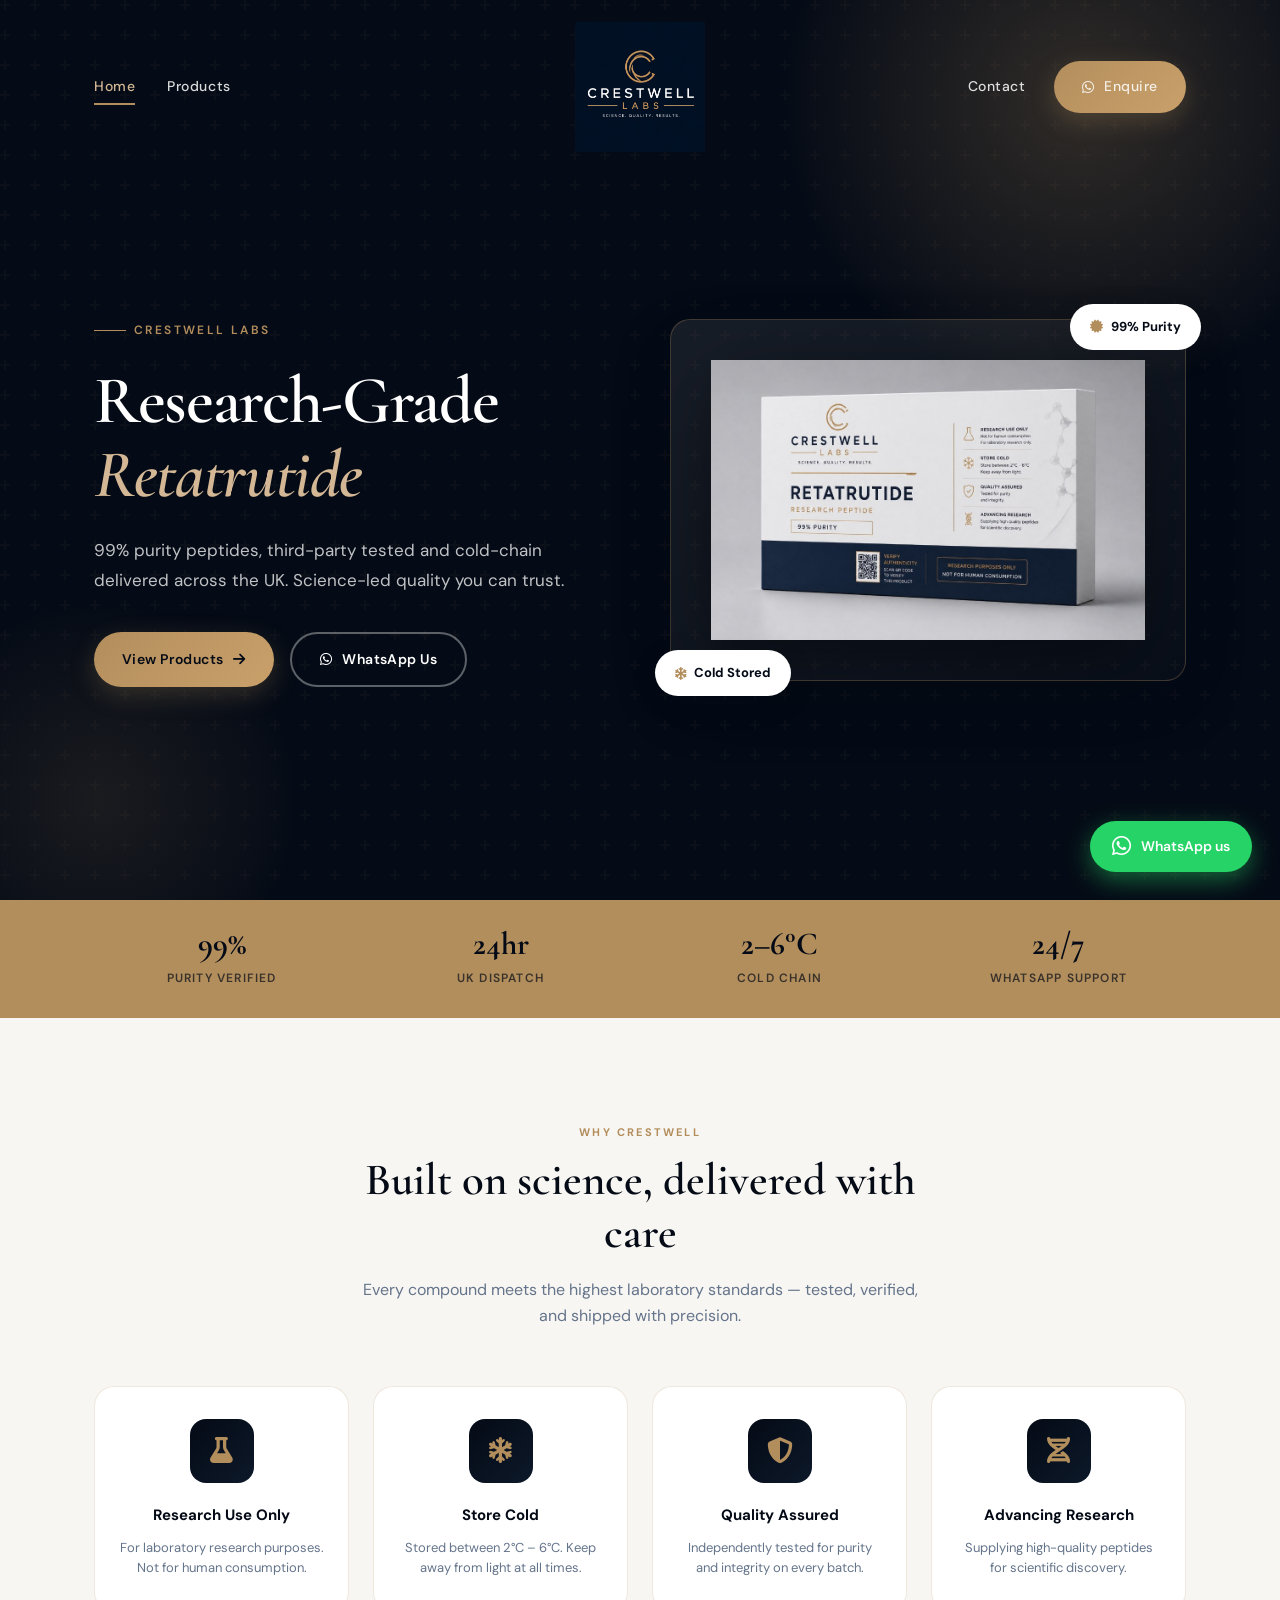
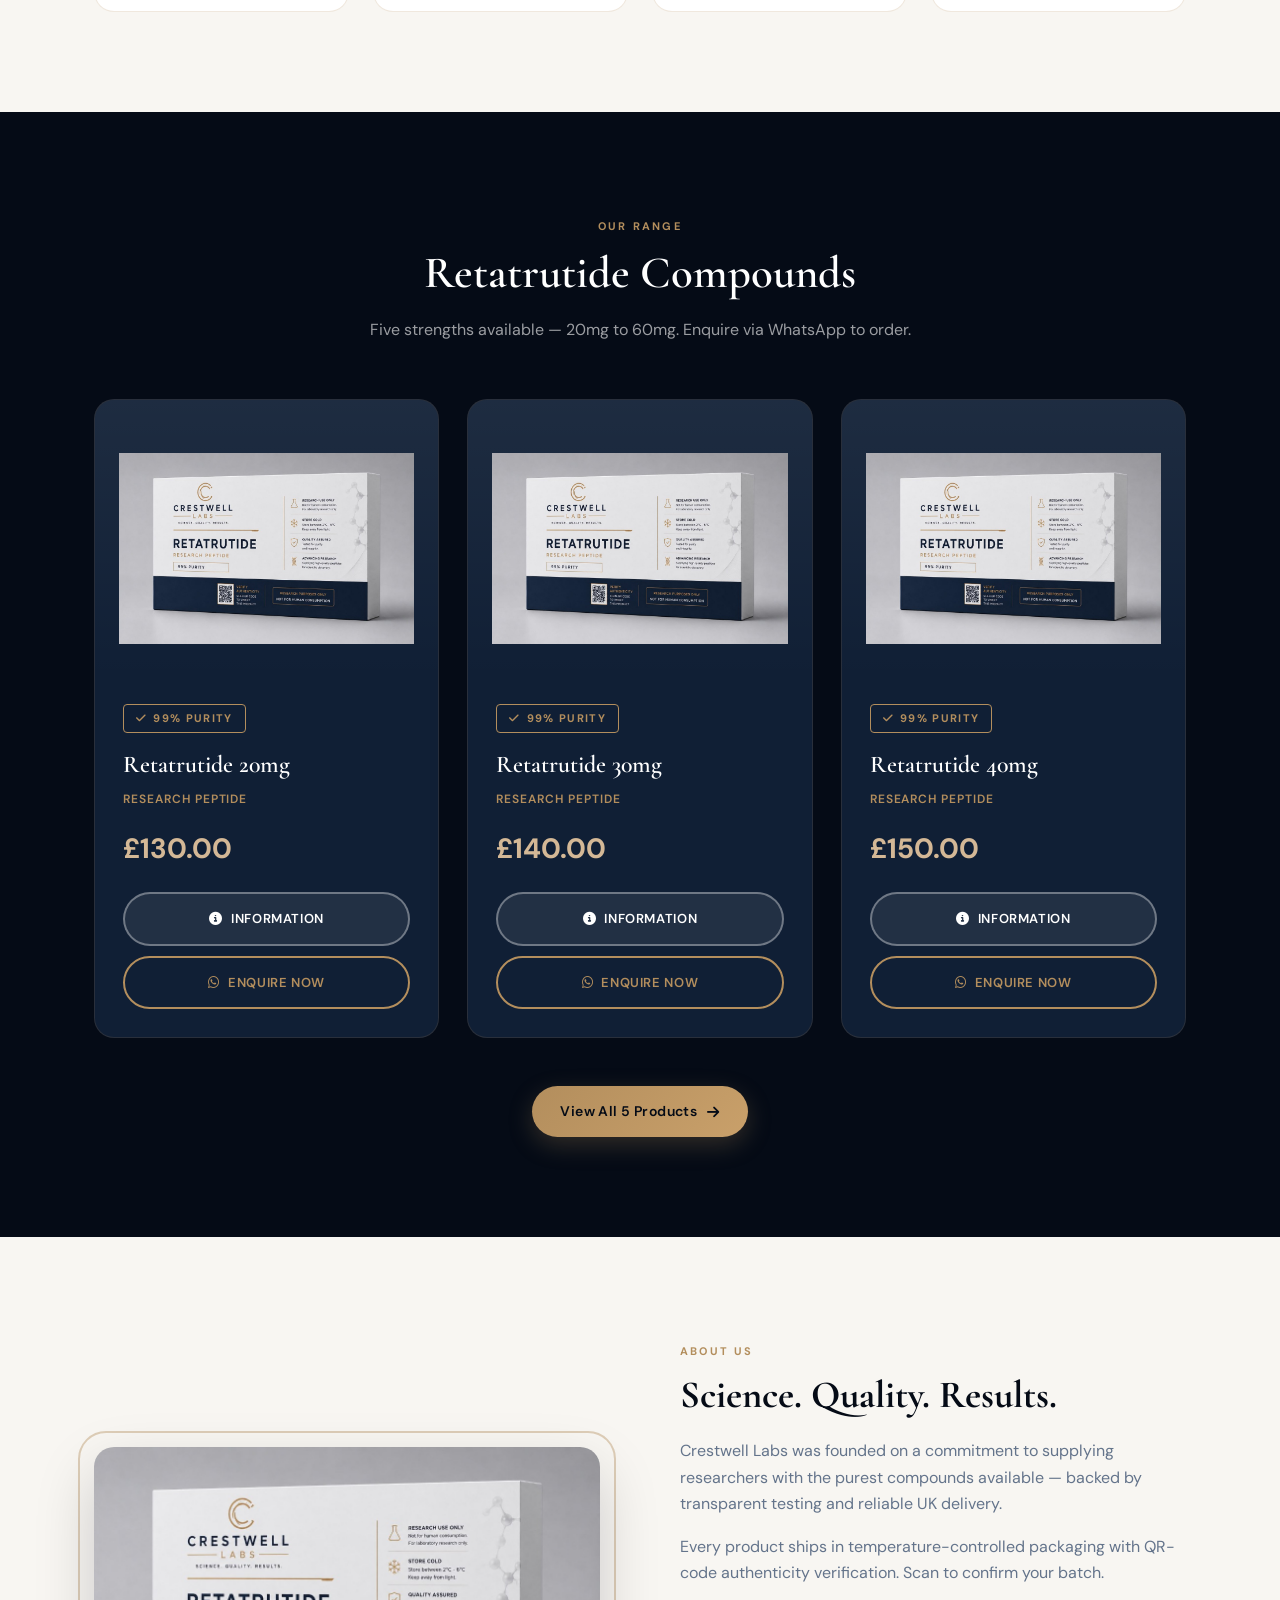
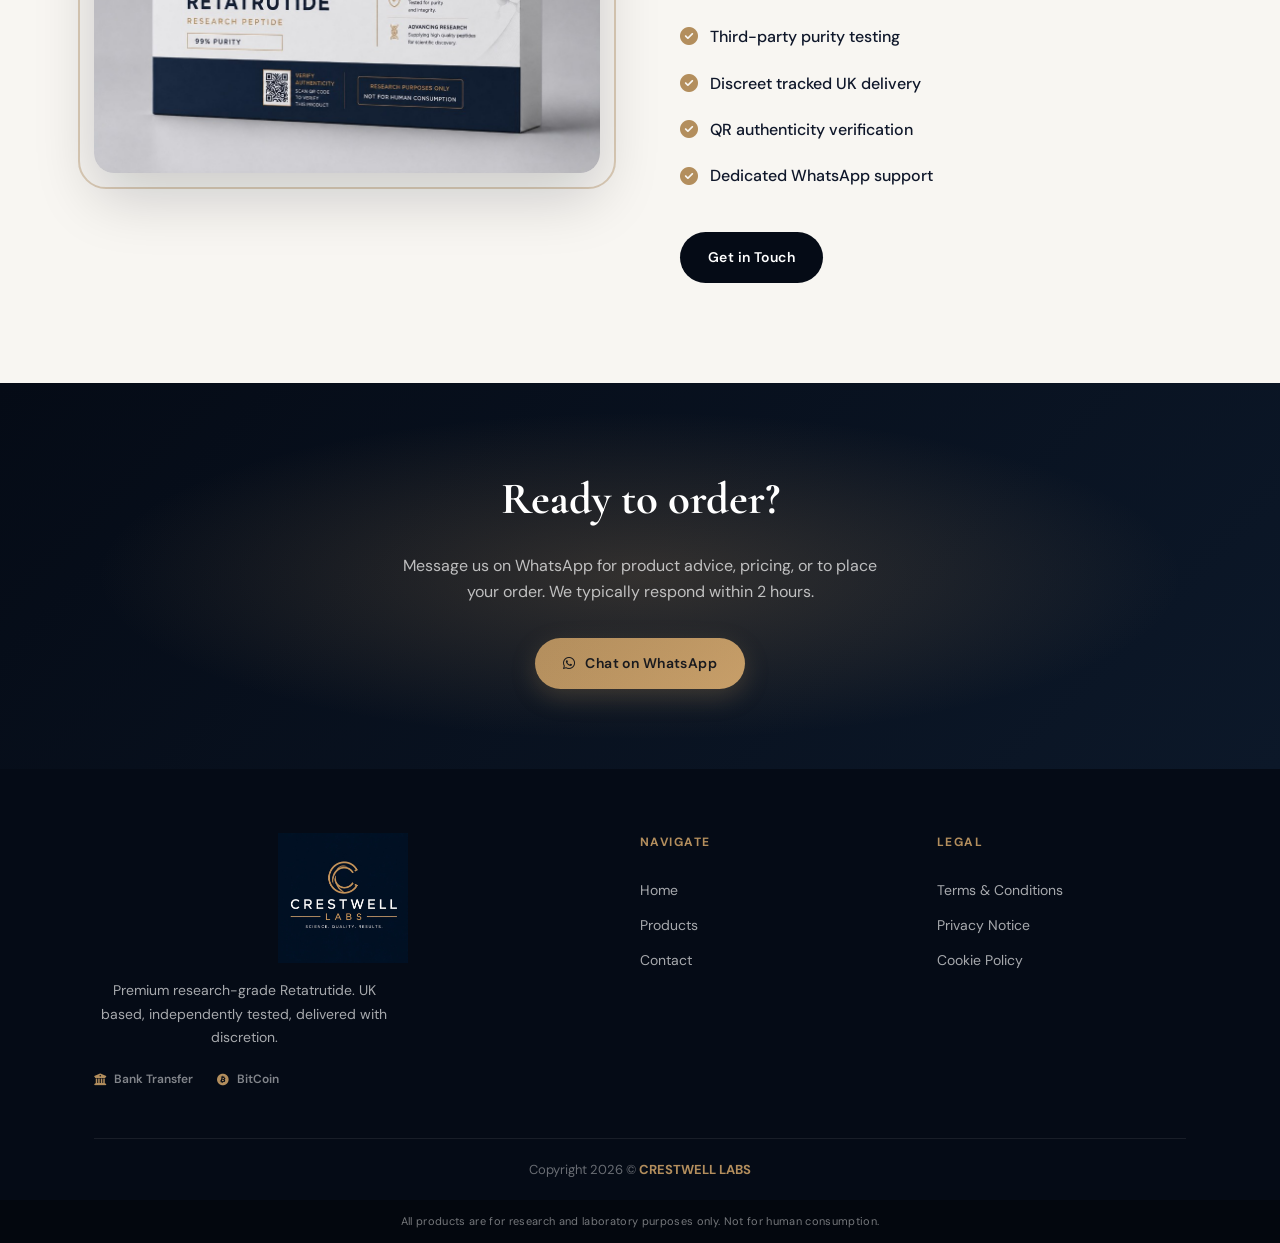
==== index.html @ dd09bcc9 "added the product  information page" ====
<!DOCTYPE html>
<html lang="en">
<head>
  <meta charset="UTF-8">
  <meta name="viewport" content="width=device-width, initial-scale=1.0">
  <meta name="description" content="Crestwell Labs — Science. Quality. Results. Premium research-grade Retatrutide compounds, UK based.">
  <title>Crestwell Labs | Science. Quality. Results.</title>
  <link rel="preconnect" href="https://fonts.googleapis.com">
  <link rel="preconnect" href="https://fonts.gstatic.com" crossorigin>
  <link href="https://fonts.googleapis.com/css2?family=Cormorant+Garamond:ital,wght@0,500;0,600;0,700;1,500&family=DM+Sans:wght@400;500;600;700&display=swap" rel="stylesheet">
  <link rel="stylesheet" href="https://cdnjs.cloudflare.com/ajax/libs/font-awesome/6.5.1/css/all.min.css">
  <link rel="stylesheet" href="css/styles.css">
</head>
<body>

  <header class="site-header">
    <div class="container">
      <div class="header-inner">
        <nav class="nav-desktop nav-left">
          <a href="index.html" class="active">Home</a>
          <a href="products.html">Products</a>
        </nav>
        <a href="index.html" class="logo logo-center">
          <img src="images/logo-dark.png" alt="Crestwell Labs">
        </a>
        <div class="header-right">
          <nav class="nav-desktop nav-right">
            <a href="contact.html">Contact</a>
            <a href="https://wa.me/447738623993?text=Hello%2C%20I%27d%20like%20to%20enquire%20about%20Crestwell%20Labs" class="btn btn-gold" target="_blank" rel="noopener">
              <i class="fab fa-whatsapp"></i> Enquire
            </a>
          </nav>
          <button class="menu-toggle" aria-label="Menu"><i class="fas fa-bars"></i></button>
        </div>
      </div>
    </div>
  </header>
  <div class="nav-overlay"></div>
  <nav class="nav-mobile">
    <div class="nav-mobile-top">
      <img src="images/logo-dark.png" alt="Crestwell Labs" class="nav-mobile-logo">
      <button class="nav-mobile-close" aria-label="Close menu"><i class="fas fa-times"></i></button>
    </div>
    <div class="nav-mobile-links">
      <a href="index.html" class="active">Home</a>
      <a href="products.html">Products</a>
      <a href="contact.html">Contact</a>
      <a href="terms.html">Terms &amp; Conditions</a>
      <a href="privacy.html">Privacy Notice</a>
      <a href="cookies.html">Cookie Policy</a>
    </div>
  </nav>

  <!-- Hero -->
  <section class="hero">
    <div class="hero-bg-pattern"></div>
    <div class="hero-glow"></div>
    <div class="hero-glow-2"></div>
    <div class="container">
      <div class="hero-grid">
        <div class="hero-content">
          <div class="hero-eyebrow">Crestwell Labs</div>
          <h1>Research-Grade <em>Retatrutide</em></h1>
          <p class="hero-desc">99% purity peptides, third-party tested and cold-chain delivered across the UK. Science-led quality you can trust.</p>
          <div class="hero-actions">
            <a href="products.html" class="btn btn-gold">View Products <i class="fas fa-arrow-right"></i></a>
            <a href="https://wa.me/447738623993?text=Hello%2C%20I%27d%20like%20more%20info%20about%20Crestwell%20Labs" class="btn btn-outline" target="_blank" rel="noopener">
              <i class="fab fa-whatsapp"></i> WhatsApp Us
            </a>
          </div>
        </div>
        <div class="hero-visual">
          <div class="hero-product-frame">
            <img src="images/product-retatrutide.png" alt="Crestwell Labs Retatrutide">
            <div class="hero-badge-float top-right"><i class="fas fa-certificate"></i> 99% Purity</div>
            <div class="hero-badge-float bottom-left"><i class="fas fa-snowflake"></i> Cold Stored</div>
          </div>
        </div>
      </div>
    </div>
  </section>

  <!-- Stats -->
  <div class="stats-bar">
    <div class="container">
      <div class="stats-grid">
        <div class="stat-item"><strong>99%</strong><span>Purity Verified</span></div>
        <div class="stat-item"><strong>24hr</strong><span>UK Dispatch</span></div>
        <div class="stat-item"><strong>2–6°C</strong><span>Cold Chain</span></div>
        <div class="stat-item"><strong>24/7</strong><span>WhatsApp Support</span></div>
      </div>
    </div>
  </div>

  <!-- Pillars -->
  <section>
    <div class="container">
      <div class="section-header">
        <span class="section-label">Why Crestwell</span>
        <h2>Built on science, delivered with care</h2>
        <p>Every compound meets the highest laboratory standards — tested, verified, and shipped with precision.</p>
      </div>
      <div class="pillars-grid">
        <div class="pillar-card">
          <div class="pillar-icon"><i class="fas fa-flask"></i></div>
          <h3>Research Use Only</h3>
          <p>For laboratory research purposes. Not for human consumption.</p>
        </div>
        <div class="pillar-card">
          <div class="pillar-icon"><i class="fas fa-snowflake"></i></div>
          <h3>Store Cold</h3>
          <p>Stored between 2°C – 6°C. Keep away from light at all times.</p>
        </div>
        <div class="pillar-card">
          <div class="pillar-icon"><i class="fas fa-shield-alt"></i></div>
          <h3>Quality Assured</h3>
          <p>Independently tested for purity and integrity on every batch.</p>
        </div>
        <div class="pillar-card">
          <div class="pillar-icon"><i class="fas fa-dna"></i></div>
          <h3>Advancing Research</h3>
          <p>Supplying high-quality peptides for scientific discovery.</p>
        </div>
      </div>
    </div>
  </section>

  <!-- Featured Products -->
  <section class="section-dark">
    <div class="container">
      <div class="section-header">
        <span class="section-label">Our Range</span>
        <h2>Retatrutide Compounds</h2>
        <p>Five strengths available — 20mg to 60mg. Enquire via WhatsApp to order.</p>
      </div>
      <div class="products-grid">
        <article class="product-card">
          <div class="product-image">
            <img src="images/product-retatrutide.png" alt="Retatrutide 20mg">
          </div>
          <div class="product-body">
            <span class="product-purity"><i class="fas fa-check"></i> 99% Purity</span>
            <h3>Retatrutide 20mg</h3>
            <p class="product-subtitle">Research Peptide</p>
            <div class="product-price">£130.00</div>
            <div class="product-actions">
              <a href="information.html" class="btn-info"><i class="fas fa-info-circle"></i> Information</a>
              <a href="https://wa.me/447738623993?text=Hi%2C%20I%27d%20like%20to%20order%20Retatrutide%2020mg" class="btn-enquire" target="_blank" rel="noopener"><i class="fab fa-whatsapp"></i> Enquire Now</a>
            </div>
          </div>
        </article>
        <article class="product-card">
          <div class="product-image">
            <img src="images/product-retatrutide.png" alt="Retatrutide 30mg">
          </div>
          <div class="product-body">
            <span class="product-purity"><i class="fas fa-check"></i> 99% Purity</span>
            <h3>Retatrutide 30mg</h3>
            <p class="product-subtitle">Research Peptide</p>
            <div class="product-price">£140.00</div>
            <div class="product-actions">
              <a href="information.html" class="btn-info"><i class="fas fa-info-circle"></i> Information</a>
              <a href="https://wa.me/447738623993?text=Hi%2C%20I%27d%20like%20to%20order%20Retatrutide%2030mg" class="btn-enquire" target="_blank" rel="noopener"><i class="fab fa-whatsapp"></i> Enquire Now</a>
            </div>
          </div>
        </article>
        <article class="product-card">
          <div class="product-image">
            <img src="images/product-retatrutide.png" alt="Retatrutide 40mg">
          </div>
          <div class="product-body">
            <span class="product-purity"><i class="fas fa-check"></i> 99% Purity</span>
            <h3>Retatrutide 40mg</h3>
            <p class="product-subtitle">Research Peptide</p>
            <div class="product-price">£150.00</div>
            <div class="product-actions">
              <a href="information.html" class="btn-info"><i class="fas fa-info-circle"></i> Information</a>
              <a href="https://wa.me/447738623993?text=Hi%2C%20I%27d%20like%20to%20order%20Retatrutide%2040mg" class="btn-enquire" target="_blank" rel="noopener"><i class="fab fa-whatsapp"></i> Enquire Now</a>
            </div>
          </div>
        </article>
      </div>
      <div class="text-center mt-48">
        <a href="products.html" class="btn btn-gold">View All 5 Products <i class="fas fa-arrow-right"></i></a>
      </div>
    </div>
  </section>

  <!-- About -->
  <section>
    <div class="container">
      <div class="about-band">
        <div class="about-visual">
          <img src="images/product-retatrutide.png" alt="Crestwell Labs Retatrutide packaging">
        </div>
        <div class="about-text">
          <span class="section-label">About Us</span>
          <h2>Science. Quality. Results.</h2>
          <p>Crestwell Labs was founded on a commitment to supplying researchers with the purest compounds available — backed by transparent testing and reliable UK delivery.</p>
          <p>Every product ships in temperature-controlled packaging with QR-code authenticity verification. Scan to confirm your batch.</p>
          <ul class="about-list">
            <li><i class="fas fa-check-circle"></i> Third-party purity testing</li>
            <li><i class="fas fa-check-circle"></i> Discreet tracked UK delivery</li>
            <li><i class="fas fa-check-circle"></i> QR authenticity verification</li>
            <li><i class="fas fa-check-circle"></i> Dedicated WhatsApp support</li>
          </ul>
          <a href="contact.html" class="btn btn-navy">Get in Touch</a>
        </div>
      </div>
    </div>
  </section>

  <!-- CTA -->
  <section class="cta-section">
    <div class="container">
      <h2>Ready to order?</h2>
      <p>Message us on WhatsApp for product advice, pricing, or to place your order. We typically respond within 2 hours.</p>
      <a href="https://wa.me/447738623993?text=Hello%2C%20I%27d%20like%20to%20enquire%20about%20Crestwell%20Labs%20products" class="btn btn-gold" target="_blank" rel="noopener">
        <i class="fab fa-whatsapp"></i> Chat on WhatsApp
      </a>
    </div>
  </section>

  <footer class="site-footer">
    <div class="container">
      <div class="footer-top">
        <div class="footer-brand">
          <img src="images/logo-dark.png" alt="Crestwell Labs">
          <p>Premium research-grade Retatrutide. UK based, independently tested, delivered with discretion.</p>
          <div class="footer-payments">
            <span><i class="fas fa-university"></i> Bank Transfer</span>
            <span><i class="fab fa-bitcoin"></i> BitCoin</span>
          </div>
        </div>
        <div class="footer-col">
          <h4>Navigate</h4>
          <a href="index.html">Home</a>
          <a href="products.html">Products</a>
          <a href="contact.html">Contact</a>
        </div>
        <div class="footer-col">
          <h4>Legal</h4>
          <a href="terms.html">Terms &amp; Conditions</a>
          <a href="privacy.html">Privacy Notice</a>
          <a href="cookies.html">Cookie Policy</a>
        </div>
      </div>
      <div class="footer-bottom">Copyright 2026 &copy; <strong>CRESTWELL LABS</strong></div>
    </div>
    <div class="disclaimer-bar">All products are for research and laboratory purposes only. Not for human consumption.</div>
  </footer>

  <a href="https://wa.me/447738623993?text=Hello%2C%20I%20need%20more%20info%20about%20Crestwell%20Labs" class="whatsapp-float" target="_blank" rel="noopener" aria-label="WhatsApp">
    <i class="fab fa-whatsapp"></i><span>WhatsApp us</span>
  </a>

  <script src="js/main.js"></script>
</body>
</html>
---- css/styles.css ----
/* Crestwell Labs — Premium Static Site */

:root {
  --navy: #050b16;
  --navy-soft: #0c1829;
  --navy-card: #101f35;
  --gold: #b38e5d;
  --gold-light: #d4b896;
  --gold-glow: rgba(179, 142, 93, 0.25);
  --white: #ffffff;
  --cream: #f8f6f2;
  --cream-dark: #ede9e1;
  --text: #0f172a;
  --text-muted: #64748b;
  --border: rgba(179, 142, 93, 0.2);
  --radius: 20px;
  --radius-sm: 12px;
  --shadow: 0 8px 32px rgba(5, 11, 22, 0.08);
  --shadow-lg: 0 24px 60px rgba(5, 11, 22, 0.18);
  --transition: 0.35s cubic-bezier(0.4, 0, 0.2, 1);
}

*, *::before, *::after { margin: 0; padding: 0; box-sizing: border-box; }
html { scroll-behavior: smooth; }

body {
  font-family: 'DM Sans', system-ui, sans-serif;
  background: var(--cream);
  color: var(--text);
  line-height: 1.65;
  font-size: 16px;
  overflow-x: hidden;
}

img { max-width: 100%; height: auto; display: block; }
a { color: inherit; text-decoration: none; }

.container { max-width: 1140px; margin: 0 auto; padding: 0 24px; }

/* ── Header ── */
.site-header {
  position: fixed;
  top: 0;
  left: 0;
  right: 0;
  z-index: 1000;
  padding: 22px 0;
  transition: all var(--transition);
}

.site-header.scrolled {
  background: rgba(5, 11, 22, 0.95);
  backdrop-filter: blur(20px);
  padding: 14px 0;
  box-shadow: 0 4px 30px rgba(0, 0, 0, 0.3);
}

.site-header .container { position: relative; }

.header-inner {
  display: grid;
  grid-template-columns: 1fr auto 1fr;
  align-items: center;
  gap: 20px;
}

.logo-center {
  justify-self: center;
  text-align: center;
  display: flex;
  justify-content: center;
}

.logo img {
  height: 130px;
  width: auto;
  max-width: min(320px, 70vw);
  transition: height var(--transition);
}

.site-header.scrolled .logo img { height: 100px; }

.header-right {
  justify-self: end;
  display: flex;
  align-items: center;
  gap: 20px;
}

.nav-desktop {
  display: flex;
  align-items: center;
  gap: 32px;
}

.nav-left { justify-self: start; }
.nav-right { gap: 28px; }

.nav-desktop a {
  font-size: 14px;
  font-weight: 500;
  letter-spacing: 0.04em;
  color: rgba(255, 255, 255, 0.85);
  position: relative;
  transition: color var(--transition);
}

.nav-desktop a::after {
  content: '';
  position: absolute;
  bottom: -6px;
  left: 0;
  width: 0;
  height: 2px;
  background: var(--gold);
  transition: width var(--transition);
}

.nav-desktop a:hover,
.nav-desktop a.active { color: var(--gold-light); }

.nav-desktop a:hover::after,
.nav-desktop a.active::after { width: 100%; }

.btn {
  display: inline-flex;
  align-items: center;
  gap: 10px;
  padding: 14px 28px;
  border-radius: 50px;
  font-family: inherit;
  font-size: 14px;
  font-weight: 600;
  letter-spacing: 0.03em;
  border: none;
  cursor: pointer;
  transition: all var(--transition);
}

.btn-gold {
  background: linear-gradient(135deg, var(--gold), #c9a06a);
  color: var(--navy);
  box-shadow: 0 8px 24px var(--gold-glow);
}

.btn-gold:hover {
  transform: translateY(-3px);
  box-shadow: 0 12px 32px var(--gold-glow);
  color: var(--navy);
}

.btn-outline {
  background: transparent;
  color: var(--white);
  border: 2px solid rgba(255, 255, 255, 0.35);
}

.btn-outline:hover {
  border-color: var(--gold);
  color: var(--gold-light);
  background: rgba(179, 142, 93, 0.1);
}

.btn-navy {
  background: var(--navy);
  color: var(--white);
}

.btn-navy:hover {
  background: var(--gold);
  color: var(--navy);
  transform: translateY(-2px);
}

.menu-toggle {
  display: none;
  background: none;
  border: none;
  color: var(--white);
  font-size: 24px;
  cursor: pointer;
}

.nav-mobile {
  display: none;
  position: fixed;
  top: 0;
  right: -100%;
  width: min(320px, 88vw);
  height: 100vh;
  height: 100dvh;
  background: var(--navy);
  padding: 0;
  flex-direction: column;
  z-index: 1002;
  transition: right var(--transition);
  box-shadow: -8px 0 40px rgba(0, 0, 0, 0.4);
  overflow-y: auto;
  -webkit-overflow-scrolling: touch;
}

.nav-mobile.open { right: 0; display: flex; }

.nav-mobile-top {
  display: flex;
  align-items: center;
  justify-content: space-between;
  padding: max(20px, env(safe-area-inset-top)) 24px 20px;
  border-bottom: 1px solid rgba(255, 255, 255, 0.08);
  flex-shrink: 0;
}

.nav-mobile-logo {
  height: 56px;
  width: auto;
  max-width: 180px;
}

.nav-mobile-close {
  background: rgba(255, 255, 255, 0.08);
  border: none;
  color: var(--white);
  width: 44px;
  height: 44px;
  border-radius: 50%;
  font-size: 20px;
  cursor: pointer;
  display: flex;
  align-items: center;
  justify-content: center;
  flex-shrink: 0;
  transition: background var(--transition);
}

.nav-mobile-close:hover { background: rgba(179, 142, 93, 0.3); }

.nav-mobile-links {
  display: flex;
  flex-direction: column;
  padding: 8px 24px 32px;
  flex: 1;
}

.nav-mobile a {
  padding: 18px 0;
  font-size: 16px;
  font-weight: 500;
  color: rgba(255, 255, 255, 0.85);
  border-bottom: 1px solid rgba(255, 255, 255, 0.08);
}

.nav-mobile a:hover,
.nav-mobile a.active { color: var(--gold); }

.nav-overlay {
  display: none;
  position: fixed;
  inset: 0;
  background: rgba(0, 0, 0, 0.6);
  z-index: 1001;
}

.nav-overlay.open { display: block; }

/* ── Hero ── */
.hero {
  position: relative;
  min-height: 100vh;
  display: flex;
  align-items: center;
  background: var(--navy);
  overflow: hidden;
  padding: 180px 0 80px;
}

.hero-bg-pattern {
  position: absolute;
  inset: 0;
  opacity: 0.04;
  background-image: url("data:image/svg+xml,%3Csvg width='60' height='60' viewBox='0 0 60 60' xmlns='http://www.w3.org/2000/svg'%3E%3Cg fill='none' fill-rule='evenodd'%3E%3Cg fill='%23b38e5d' fill-opacity='1'%3E%3Cpath d='M36 34v-4h-2v4h-4v2h4v4h2v-4h4v-2h-4zm0-30V0h-2v4h-4v2h4v4h2V6h4V4h-4zM6 34v-4H4v4H0v2h4v4h2v-4h4v-2H6zM6 4V0H4v4H0v2h4v4h2V6h4V4H6z'/%3E%3C/g%3E%3C/g%3E%3C/svg%3E");
}

.hero-glow {
  position: absolute;
  width: 600px;
  height: 600px;
  border-radius: 50%;
  background: radial-gradient(circle, var(--gold-glow) 0%, transparent 70%);
  top: -200px;
  right: -100px;
  pointer-events: none;
}

.hero-glow-2 {
  position: absolute;
  width: 400px;
  height: 400px;
  border-radius: 50%;
  background: radial-gradient(circle, rgba(179, 142, 93, 0.12) 0%, transparent 70%);
  bottom: -100px;
  left: -100px;
  pointer-events: none;
}

.hero-grid {
  display: grid;
  grid-template-columns: 1fr 1fr;
  gap: 60px;
  align-items: center;
  position: relative;
  z-index: 1;
}

.hero-content { color: var(--white); }

.hero-eyebrow {
  display: inline-flex;
  align-items: center;
  gap: 8px;
  font-size: 12px;
  font-weight: 600;
  letter-spacing: 0.2em;
  text-transform: uppercase;
  color: var(--gold);
  margin-bottom: 24px;
}

.hero-eyebrow::before {
  content: '';
  width: 32px;
  height: 1px;
  background: var(--gold);
}

.hero h1 {
  font-family: 'Cormorant Garamond', serif;
  font-size: clamp(2.8rem, 5.5vw, 4.2rem);
  font-weight: 600;
  line-height: 1.1;
  margin-bottom: 24px;
  letter-spacing: -0.02em;
}

.hero h1 em {
  font-style: italic;
  color: var(--gold-light);
}

.hero-desc {
  font-size: 17px;
  color: rgba(255, 255, 255, 0.75);
  max-width: 480px;
  margin-bottom: 36px;
  line-height: 1.75;
}

.hero-actions { display: flex; flex-wrap: wrap; gap: 16px; }

.hero-visual {
  position: relative;
  display: flex;
  justify-content: center;
  align-items: center;
}

.hero-product-frame {
  position: relative;
  background: linear-gradient(145deg, rgba(255,255,255,0.08), rgba(255,255,255,0.02));
  border: 1px solid rgba(179, 142, 93, 0.3);
  border-radius: var(--radius);
  padding: 40px;
  box-shadow: var(--shadow-lg);
}

.hero-product-frame img {
  max-height: 420px;
  width: auto;
  margin: 0 auto;
  filter: drop-shadow(0 20px 40px rgba(0, 0, 0, 0.4));
}

.hero-badge-float {
  position: absolute;
  background: var(--white);
  color: var(--navy);
  padding: 12px 20px;
  border-radius: 50px;
  font-size: 13px;
  font-weight: 700;
  box-shadow: var(--shadow);
  display: flex;
  align-items: center;
  gap: 8px;
}

.hero-badge-float i { color: var(--gold); }

.hero-badge-float.top-right { top: -16px; right: -16px; }
.hero-badge-float.bottom-left { bottom: -16px; left: -16px; }

/* ── Stats bar ── */
.stats-bar {
  background: var(--gold);
  padding: 28px 0;
}

.stats-grid {
  display: grid;
  grid-template-columns: repeat(4, 1fr);
  gap: 24px;
  text-align: center;
}

.stat-item strong {
  display: block;
  font-family: 'Cormorant Garamond', serif;
  font-size: 2rem;
  font-weight: 700;
  color: var(--navy);
  line-height: 1;
  margin-bottom: 4px;
}

.stat-item span {
  font-size: 12px;
  font-weight: 600;
  text-transform: uppercase;
  letter-spacing: 0.1em;
  color: rgba(5, 11, 22, 0.7);
}

/* ── Sections ── */
section { padding: 100px 0; }

.section-label {
  display: inline-block;
  font-size: 11px;
  font-weight: 700;
  letter-spacing: 0.2em;
  text-transform: uppercase;
  color: var(--gold);
  margin-bottom: 12px;
}

.section-header {
  text-align: center;
  max-width: 580px;
  margin: 0 auto 56px;
}

.section-header h2 {
  font-family: 'Cormorant Garamond', serif;
  font-size: clamp(2rem, 4vw, 2.8rem);
  font-weight: 600;
  color: var(--navy);
  margin-bottom: 16px;
  line-height: 1.2;
}

.section-header p { color: var(--text-muted); font-size: 16px; }

/* ── Pillars (from product box) ── */
.pillars-grid {
  display: grid;
  grid-template-columns: repeat(4, 1fr);
  gap: 24px;
}

.pillar-card {
  background: var(--white);
  border-radius: var(--radius);
  padding: 32px 24px;
  text-align: center;
  border: 1px solid var(--border);
  transition: all var(--transition);
}

.pillar-card:hover {
  transform: translateY(-8px);
  box-shadow: var(--shadow-lg);
  border-color: var(--gold);
}

.pillar-icon {
  width: 64px;
  height: 64px;
  margin: 0 auto 20px;
  background: linear-gradient(135deg, var(--navy), var(--navy-soft));
  border-radius: 16px;
  display: flex;
  align-items: center;
  justify-content: center;
  font-size: 26px;
  color: var(--gold);
}

.pillar-card h3 {
  font-size: 15px;
  font-weight: 700;
  color: var(--navy);
  margin-bottom: 10px;
}

.pillar-card p {
  font-size: 13px;
  color: var(--text-muted);
  line-height: 1.6;
}

/* ── Products ── */
.section-dark {
  background: var(--navy);
  color: var(--white);
}

.section-dark .section-header h2 { color: var(--white); }
.section-dark .section-header p { color: rgba(255, 255, 255, 0.6); }

.products-grid {
  display: grid;
  grid-template-columns: repeat(auto-fill, minmax(300px, 1fr));
  gap: 28px;
}

.product-card {
  background: var(--navy-card);
  border-radius: var(--radius);
  overflow: hidden;
  border: 1px solid rgba(179, 142, 93, 0.15);
  transition: all var(--transition);
  display: flex;
  flex-direction: column;
}

.product-card:hover {
  transform: translateY(-10px);
  border-color: var(--gold);
  box-shadow: 0 24px 48px rgba(0, 0, 0, 0.4), 0 0 0 1px rgba(179, 142, 93, 0.2);
}

.product-image {
  background: linear-gradient(180deg, rgba(255,255,255,0.06) 0%, transparent 100%);
  padding: 32px 24px 16px;
  display: flex;
  align-items: center;
  justify-content: center;
  min-height: 280px;
}

.product-image img {
  max-height: 220px;
  width: auto;
  object-fit: contain;
  transition: transform 0.5s ease;
}

.product-card:hover .product-image img { transform: scale(1.05); }

.product-body {
  padding: 24px 28px 28px;
  flex: 1;
  display: flex;
  flex-direction: column;
}

.product-purity {
  display: inline-flex;
  align-items: center;
  gap: 6px;
  font-size: 11px;
  font-weight: 700;
  letter-spacing: 0.12em;
  text-transform: uppercase;
  color: var(--gold);
  border: 1px solid var(--gold);
  padding: 4px 12px;
  border-radius: 4px;
  width: fit-content;
  margin-bottom: 12px;
}

.product-body h3 {
  font-family: 'Cormorant Garamond', serif;
  font-size: 1.5rem;
  font-weight: 600;
  color: var(--white);
  margin-bottom: 6px;
}

.product-subtitle {
  font-size: 12px;
  color: var(--gold);
  font-weight: 600;
  letter-spacing: 0.08em;
  text-transform: uppercase;
  margin-bottom: 16px;
}

.product-price {
  font-size: 1.75rem;
  font-weight: 700;
  color: var(--gold-light);
  margin-bottom: 20px;
  margin-top: auto;
}

.product-price small {
  font-size: 14px;
  font-weight: 400;
  color: rgba(255, 255, 255, 0.5);
}

.product-actions {
  display: flex;
  flex-direction: column;
  gap: 10px;
  margin-top: auto;
}

.btn-info,
.btn-enquire {
  display: flex;
  align-items: center;
  justify-content: center;
  gap: 8px;
  width: 100%;
  padding: 14px;
  border-radius: 50px;
  font-family: inherit;
  font-size: 13px;
  font-weight: 600;
  letter-spacing: 0.05em;
  text-transform: uppercase;
  transition: all var(--transition);
  cursor: pointer;
}

.btn-info {
  background: rgba(255, 255, 255, 0.08);
  border: 2px solid rgba(255, 255, 255, 0.35);
  color: var(--white);
}

.btn-info:hover {
  background: rgba(255, 255, 255, 0.15);
  border-color: var(--gold-light);
  color: var(--gold-light);
}

.btn-enquire {
  background: transparent;
  border: 2px solid var(--gold);
  color: var(--gold);
}

.btn-enquire:hover {
  background: var(--gold);
  color: var(--navy);
}

/* Products page — light cards */
.products-page .product-card {
  background: var(--white);
  border-color: var(--border);
}

.products-page .product-card:hover {
  box-shadow: var(--shadow-lg);
}

.products-page .product-image {
  background: var(--cream);
}

.products-page .product-body h3 { color: var(--navy); }
.products-page .product-price { color: var(--navy); }
.products-page .btn-info {
  background: var(--cream);
  border-color: var(--gold);
  color: var(--navy);
}
.products-page .btn-info:hover {
  background: var(--gold);
  border-color: var(--gold);
  color: var(--white);
}
.products-page .btn-enquire { color: var(--navy); border-color: var(--navy); }
.products-page .btn-enquire:hover { background: var(--navy); color: var(--white); }

/* ── Information page ── */
.info-page { padding: 60px 0 100px; }

.info-content {
  max-width: 820px;
  margin: 0 auto;
  background: var(--white);
  border-radius: var(--radius);
  padding: 48px;
  border: 1px solid var(--border);
  box-shadow: var(--shadow);
}

.info-content h2 {
  font-family: 'Cormorant Garamond', serif;
  font-size: clamp(1.6rem, 3.5vw, 2.2rem);
  color: var(--navy);
  margin-bottom: 20px;
  line-height: 1.25;
}

.info-content h3 {
  font-family: 'Cormorant Garamond', serif;
  font-size: 1.5rem;
  color: var(--navy);
  margin: 36px 0 16px;
}

.info-content p {
  color: var(--text-muted);
  font-size: 16px;
  line-height: 1.8;
  margin-bottom: 16px;
}

.info-content ul {
  list-style: none;
  margin: 16px 0 24px;
  padding: 0;
}

.info-content ul li {
  position: relative;
  padding: 8px 0 8px 24px;
  color: var(--text);
  font-size: 15px;
  line-height: 1.6;
}

.info-content ul li::before {
  content: '•';
  position: absolute;
  left: 0;
  color: var(--gold);
  font-weight: 700;
}

.info-faq {
  margin-top: 8px;
}

.info-faq-item {
  padding: 20px 0;
  border-bottom: 1px solid var(--cream-dark);
}

.info-faq-item:last-child { border-bottom: none; }

.info-faq-item strong {
  display: block;
  color: var(--navy);
  font-size: 15px;
  margin-bottom: 8px;
}

.info-faq-item p {
  margin-bottom: 0;
}

.info-cta-box {
  margin-top: 40px;
  padding: 28px;
  background: var(--cream);
  border-radius: var(--radius-sm);
  border-left: 4px solid var(--gold);
}

.info-cta-box h3 {
  margin-top: 0;
  font-size: 1.35rem;
}

@media (max-width: 768px) {
  .info-content { padding: 28px 24px; }
}

/* ── About band ── */
.about-band {
  display: grid;
  grid-template-columns: 1fr 1fr;
  gap: 80px;
  align-items: center;
}

.about-visual {
  position: relative;
}

.about-visual img {
  border-radius: var(--radius);
  box-shadow: var(--shadow-lg);
  width: 100%;
}

.about-visual::before {
  content: '';
  position: absolute;
  inset: -16px;
  border: 2px solid var(--gold);
  border-radius: calc(var(--radius) + 8px);
  opacity: 0.4;
  z-index: -1;
}

.about-text h2 {
  font-family: 'Cormorant Garamond', serif;
  font-size: 2.4rem;
  color: var(--navy);
  margin-bottom: 20px;
  line-height: 1.2;
}

.about-text p {
  color: var(--text-muted);
  margin-bottom: 16px;
  font-size: 16px;
}

.about-list {
  list-style: none;
  margin: 28px 0 32px;
}

.about-list li {
  display: flex;
  align-items: center;
  gap: 12px;
  padding: 10px 0;
  font-weight: 500;
  color: var(--text);
}

.about-list li i {
  color: var(--gold);
  font-size: 18px;
}

/* ── CTA ── */
.cta-section {
  background: linear-gradient(135deg, var(--navy) 0%, var(--navy-soft) 100%);
  padding: 80px 0;
  text-align: center;
  position: relative;
  overflow: hidden;
}

.cta-section::before {
  content: '';
  position: absolute;
  inset: 0;
  background: radial-gradient(ellipse at center, var(--gold-glow) 0%, transparent 60%);
  pointer-events: none;
}

.cta-section h2 {
  font-family: 'Cormorant Garamond', serif;
  font-size: clamp(2rem, 4vw, 2.8rem);
  color: var(--white);
  margin-bottom: 16px;
  position: relative;
}

.cta-section p {
  color: rgba(255, 255, 255, 0.7);
  max-width: 500px;
  margin: 0 auto 32px;
  position: relative;
}

/* ── Page hero (inner pages) ── */
.page-hero {
  background: var(--navy);
  padding: 200px 0 60px;
  text-align: center;
  color: var(--white);
  position: relative;
  overflow: hidden;
}

.page-hero::after {
  content: '';
  position: absolute;
  bottom: 0;
  left: 0;
  right: 0;
  height: 1px;
  background: linear-gradient(90deg, transparent, var(--gold), transparent);
}

.page-hero h1 {
  font-family: 'Cormorant Garamond', serif;
  font-size: clamp(2.2rem, 4vw, 3.2rem);
  margin-bottom: 12px;
}

.page-hero p {
  color: rgba(255, 255, 255, 0.65);
  font-size: 16px;
}

.breadcrumb {
  font-size: 13px;
  color: rgba(255, 255, 255, 0.5);
  margin-bottom: 20px;
}

.breadcrumb a:hover { color: var(--gold); }

/* ── Contact ── */
.contact-grid {
  display: grid;
  grid-template-columns: 1fr 1.3fr;
  gap: 48px;
  align-items: start;
}

.contact-card {
  background: var(--white);
  border-radius: var(--radius);
  padding: 36px;
  border: 1px solid var(--border);
  box-shadow: var(--shadow);
}

.contact-card h2 {
  font-family: 'Cormorant Garamond', serif;
  font-size: 1.8rem;
  color: var(--navy);
  margin-bottom: 28px;
}

.contact-item {
  display: flex;
  gap: 16px;
  padding: 20px 0;
  border-bottom: 1px solid var(--cream-dark);
}

.contact-item:last-child { border-bottom: none; }

.contact-item-icon {
  width: 48px;
  height: 48px;
  background: var(--cream);
  border-radius: 12px;
  display: flex;
  align-items: center;
  justify-content: center;
  color: var(--gold);
  font-size: 20px;
  flex-shrink: 0;
}

.contact-item label {
  display: block;
  font-size: 11px;
  font-weight: 700;
  text-transform: uppercase;
  letter-spacing: 0.1em;
  color: var(--text-muted);
  margin-bottom: 4px;
}

.contact-item a,
.contact-item p {
  font-weight: 600;
  color: var(--navy);
  font-size: 15px;
}

.contact-item a:hover { color: var(--gold); }

.form-group { margin-bottom: 20px; }

.form-group label {
  display: block;
  font-size: 12px;
  font-weight: 600;
  text-transform: uppercase;
  letter-spacing: 0.06em;
  margin-bottom: 8px;
  color: var(--text);
}

.form-group input,
.form-group textarea,
.form-group select {
  width: 100%;
  padding: 14px 16px;
  border: 1.5px solid var(--cream-dark);
  border-radius: var(--radius-sm);
  font-family: inherit;
  font-size: 15px;
  background: var(--cream);
  transition: border-color var(--transition);
}

.form-group input:focus,
.form-group textarea:focus,
.form-group select:focus {
  outline: none;
  border-color: var(--gold);
  background: var(--white);
}

.form-group textarea { min-height: 140px; resize: vertical; }

/* ── Legal ── */
.legal-wrap {
  max-width: 760px;
  margin: 0 auto;
  background: var(--white);
  border-radius: var(--radius);
  padding: 48px;
  border: 1px solid var(--border);
  box-shadow: var(--shadow);
}

.legal-wrap h2 {
  font-family: 'Cormorant Garamond', serif;
  font-size: 2rem;
  color: var(--navy);
  margin-bottom: 24px;
}

.legal-wrap h3 {
  font-size: 16px;
  color: var(--navy);
  margin: 28px 0 10px;
}

.legal-wrap p,
.legal-wrap li {
  color: var(--text-muted);
  font-size: 15px;
  line-height: 1.75;
  margin-bottom: 10px;
}

.legal-wrap ul { padding-left: 20px; }

.legal-wrap .updated {
  margin-top: 32px;
  font-size: 13px;
  font-style: italic;
  color: var(--text-muted);
}

/* ── Footer ── */
.site-footer {
  background: var(--navy);
  color: rgba(255, 255, 255, 0.65);
  padding: 64px 0 0;
}

.footer-top {
  display: grid;
  grid-template-columns: 2fr 1fr 1fr;
  gap: 48px;
  padding-bottom: 48px;
  border-bottom: 1px solid rgba(255, 255, 255, 0.08);
}

.footer-brand {
  text-align: center;
}

.footer-brand img {
  height: 130px;
  width: auto;
  max-width: 280px;
  margin: 0 auto 16px;
}

.footer-brand p {
  font-size: 14px;
  line-height: 1.7;
  max-width: 300px;
}

.footer-col h4 {
  font-size: 12px;
  font-weight: 700;
  text-transform: uppercase;
  letter-spacing: 0.12em;
  color: var(--gold);
  margin-bottom: 20px;
}

.footer-col a {
  display: block;
  font-size: 14px;
  padding: 6px 0;
  transition: color var(--transition);
}

.footer-col a:hover { color: var(--gold-light); }

.footer-payments {
  display: flex;
  gap: 24px;
  margin-top: 20px;
}

.footer-payments span {
  font-size: 12px;
  font-weight: 600;
  color: rgba(255, 255, 255, 0.5);
  display: flex;
  align-items: center;
  gap: 8px;
}

.footer-payments i { color: var(--gold); }

.footer-bottom {
  text-align: center;
  padding: 20px 0;
  font-size: 13px;
  color: rgba(255, 255, 255, 0.4);
}

.footer-bottom strong { color: var(--gold); }

.disclaimer-bar {
  background: rgba(0, 0, 0, 0.35);
  text-align: center;
  padding: 12px;
  font-size: 11px;
  color: rgba(255, 255, 255, 0.45);
  letter-spacing: 0.03em;
}

/* ── WhatsApp ── */
.whatsapp-float {
  position: fixed;
  bottom: 28px;
  right: 28px;
  background: #25d366;
  color: white;
  padding: 14px 22px;
  border-radius: 50px;
  font-weight: 600;
  font-size: 14px;
  display: flex;
  align-items: center;
  gap: 10px;
  box-shadow: 0 8px 24px rgba(37, 211, 102, 0.45);
  z-index: 999;
  transition: transform var(--transition);
}

.whatsapp-float:hover {
  transform: scale(1.06);
  color: white;
}

.whatsapp-float i { font-size: 22px; }

.text-center { text-align: center; }
.mt-48 { margin-top: 48px; }

/* ── Responsive ── */
@media (max-width: 1024px) {
  .hero-grid { grid-template-columns: 1fr; text-align: center; }
  .hero-desc { margin-left: auto; margin-right: auto; }
  .hero-actions { justify-content: center; }
  .hero-visual { order: -1; }
  .hero-product-frame img { max-height: 300px; }
  .pillars-grid { grid-template-columns: repeat(2, 1fr); }
  .about-band { grid-template-columns: 1fr; gap: 48px; }
  .footer-top { grid-template-columns: 1fr 1fr; }
  .stats-grid { grid-template-columns: repeat(2, 1fr); }
}

@media (max-width: 768px) {
  .nav-desktop { display: none; }
  .nav-left { display: none; }

  .site-header {
    padding: 14px 0;
  }

  .site-header.scrolled {
    padding: 10px 0;
  }

  .header-inner {
    grid-template-columns: 1fr auto;
    justify-items: center;
    gap: 0;
    min-height: 72px;
  }

  .logo-center {
    grid-column: 1;
    justify-self: center;
  }

  .logo img {
    height: 72px;
    max-width: min(220px, 62vw);
  }

  .site-header.scrolled .logo img { height: 64px; }

  .header-right {
    position: absolute;
    right: 0;
    top: 50%;
    transform: translateY(-50%);
    z-index: 2;
  }

  .menu-toggle {
    display: flex;
    align-items: center;
    justify-content: center;
    width: 44px;
    height: 44px;
  }

  .hero {
    padding: 130px 0 60px;
  }

  .page-hero {
    padding: 130px 0 48px;
  }

  section { padding: 72px 0; }
  .pillars-grid { grid-template-columns: 1fr; }
  .contact-grid { grid-template-columns: 1fr; }
  .footer-top { grid-template-columns: 1fr; }
  .products-grid { grid-template-columns: 1fr; }
  .hero-badge-float { display: none; }
  .whatsapp-float span { display: none; }
  .whatsapp-float {
    width: 56px;
    height: 56px;
    padding: 0;
    justify-content: center;
    border-radius: 50%;
  }
}
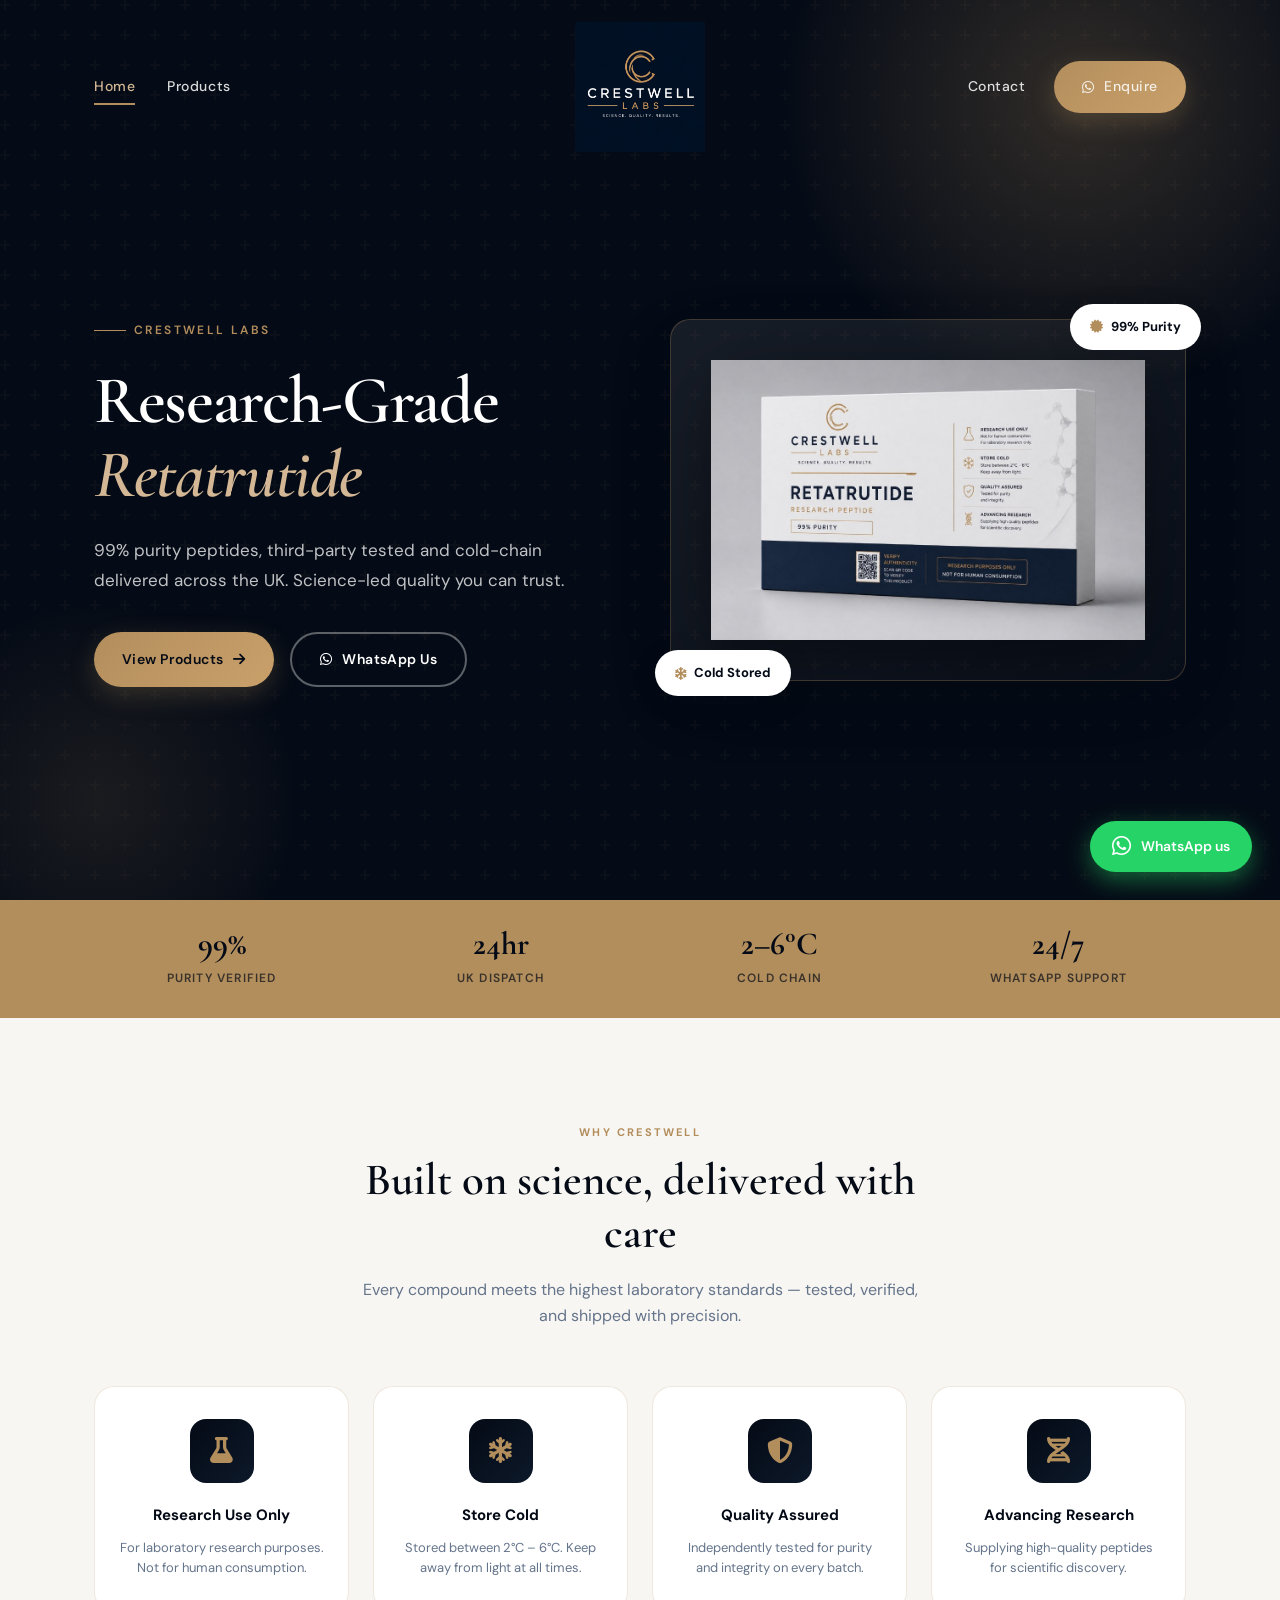
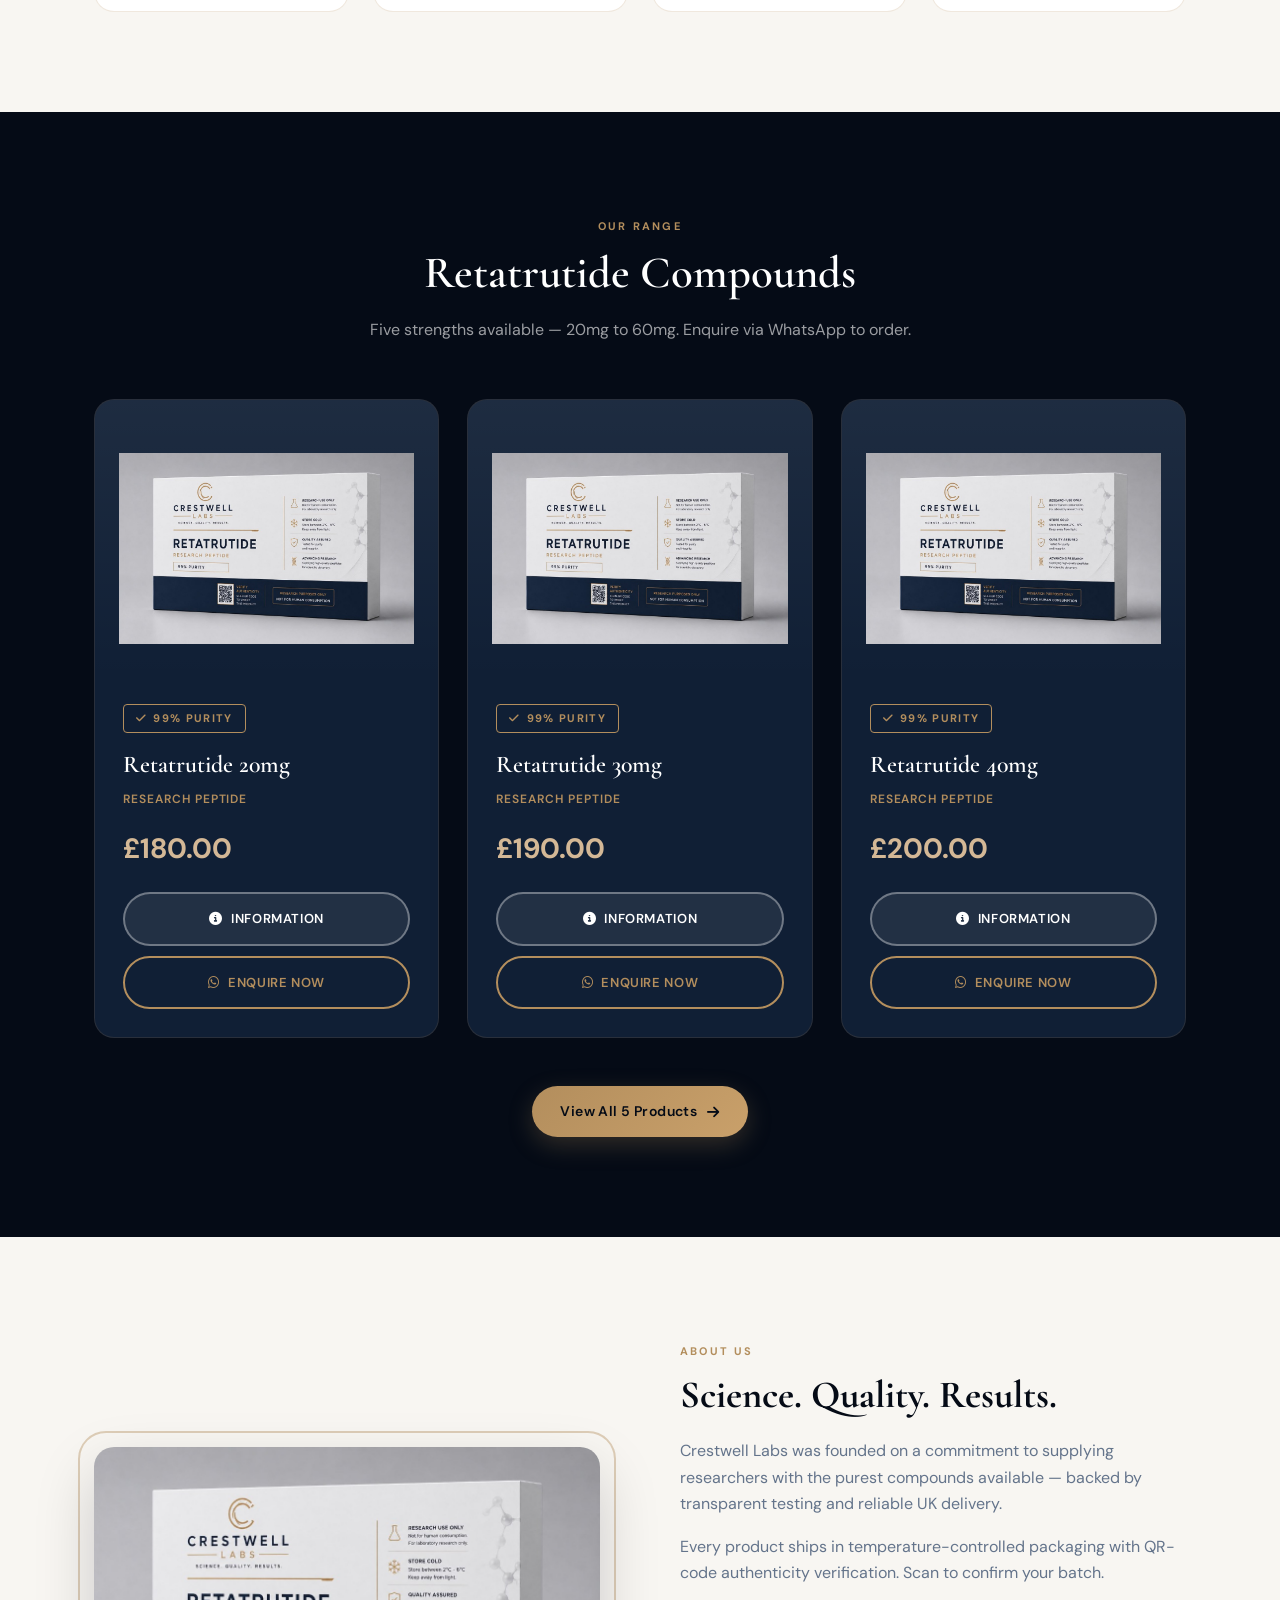
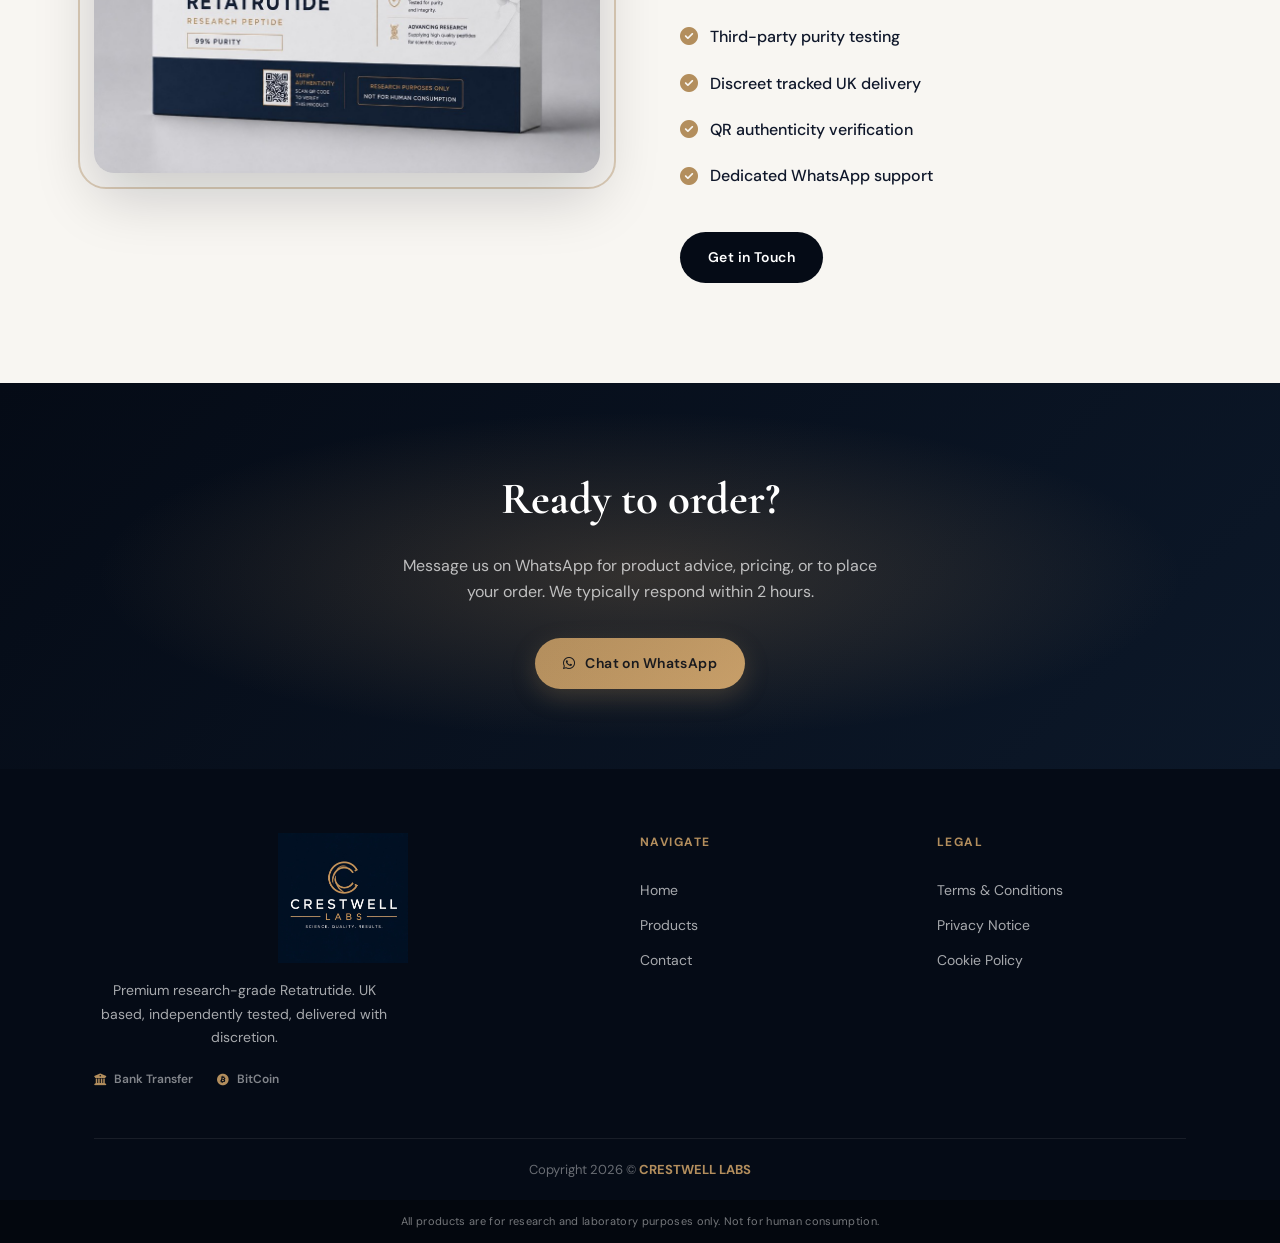
==== commit ca9d84e2: "price updated" ====
--- a/index.html
+++ b/index.html
@@ -5,6 +5,7 @@
   <meta name="viewport" content="width=device-width, initial-scale=1.0">
   <meta name="description" content="Crestwell Labs — Science. Quality. Results. Premium research-grade Retatrutide compounds, UK based.">
   <title>Crestwell Labs | Science. Quality. Results.</title>
+    <link rel="icon" href="images/favicon.png" type="image/png">
   <link rel="preconnect" href="https://fonts.googleapis.com">
   <link rel="preconnect" href="https://fonts.gstatic.com" crossorigin>
   <link href="https://fonts.googleapis.com/css2?family=Cormorant+Garamond:ital,wght@0,500;0,600;0,700;1,500&family=DM+Sans:wght@400;500;600;700&display=swap" rel="stylesheet">
@@ -26,7 +27,7 @@
         <div class="header-right">
           <nav class="nav-desktop nav-right">
             <a href="contact.html">Contact</a>
-            <a href="https://wa.me/447738623993?text=Hello%2C%20I%27d%20like%20to%20enquire%20about%20Crestwell%20Labs" class="btn btn-gold" target="_blank" rel="noopener">
+            <a href="https://wa.me/447476289136?text=Hello%2C%20I%27d%20like%20to%20enquire%20about%20Crestwell%20Labs" class="btn btn-gold" target="_blank" rel="noopener">
               <i class="fab fa-whatsapp"></i> Enquire
             </a>
           </nav>
@@ -64,7 +65,7 @@
           <p class="hero-desc">99% purity peptides, third-party tested and cold-chain delivered across the UK. Science-led quality you can trust.</p>
           <div class="hero-actions">
             <a href="products.html" class="btn btn-gold">View Products <i class="fas fa-arrow-right"></i></a>
-            <a href="https://wa.me/447738623993?text=Hello%2C%20I%27d%20like%20more%20info%20about%20Crestwell%20Labs" class="btn btn-outline" target="_blank" rel="noopener">
+            <a href="https://wa.me/447476289136?text=Hello%2C%20I%27d%20like%20more%20info%20about%20Crestwell%20Labs" class="btn btn-outline" target="_blank" rel="noopener">
               <i class="fab fa-whatsapp"></i> WhatsApp Us
             </a>
           </div>
@@ -136,46 +137,46 @@
       <div class="products-grid">
         <article class="product-card">
           <div class="product-image">
-            <img src="images/product-retatrutide.png" alt="Retatrutide 20mg">
+            <a href="information.html"><img src="images/product-retatrutide.png" alt="Retatrutide 20mg"></a>
           </div>
           <div class="product-body">
             <span class="product-purity"><i class="fas fa-check"></i> 99% Purity</span>
             <h3>Retatrutide 20mg</h3>
             <p class="product-subtitle">Research Peptide</p>
-            <div class="product-price">£130.00</div>
+            <div class="product-price">£180.00</div>
             <div class="product-actions">
               <a href="information.html" class="btn-info"><i class="fas fa-info-circle"></i> Information</a>
-              <a href="https://wa.me/447738623993?text=Hi%2C%20I%27d%20like%20to%20order%20Retatrutide%2020mg" class="btn-enquire" target="_blank" rel="noopener"><i class="fab fa-whatsapp"></i> Enquire Now</a>
+              <a href="https://wa.me/447476289136?text=Hi%2C%20I%27d%20like%20to%20order%20Retatrutide%2020mg" class="btn-enquire" target="_blank" rel="noopener"><i class="fab fa-whatsapp"></i> Enquire Now</a>
             </div>
           </div>
         </article>
         <article class="product-card">
           <div class="product-image">
-            <img src="images/product-retatrutide.png" alt="Retatrutide 30mg">
+            <a href="information.html"><img src="images/product-retatrutide.png" alt="Retatrutide 30mg"></a>
           </div>
           <div class="product-body">
             <span class="product-purity"><i class="fas fa-check"></i> 99% Purity</span>
             <h3>Retatrutide 30mg</h3>
             <p class="product-subtitle">Research Peptide</p>
-            <div class="product-price">£140.00</div>
+            <div class="product-price">£190.00</div>
             <div class="product-actions">
               <a href="information.html" class="btn-info"><i class="fas fa-info-circle"></i> Information</a>
-              <a href="https://wa.me/447738623993?text=Hi%2C%20I%27d%20like%20to%20order%20Retatrutide%2030mg" class="btn-enquire" target="_blank" rel="noopener"><i class="fab fa-whatsapp"></i> Enquire Now</a>
+              <a href="https://wa.me/447476289136?text=Hi%2C%20I%27d%20like%20to%20order%20Retatrutide%2030mg" class="btn-enquire" target="_blank" rel="noopener"><i class="fab fa-whatsapp"></i> Enquire Now</a>
             </div>
           </div>
         </article>
         <article class="product-card">
           <div class="product-image">
-            <img src="images/product-retatrutide.png" alt="Retatrutide 40mg">
+            <a href="information.html"><img src="images/product-retatrutide.png" alt="Retatrutide 40mg"></a>
           </div>
           <div class="product-body">
             <span class="product-purity"><i class="fas fa-check"></i> 99% Purity</span>
             <h3>Retatrutide 40mg</h3>
             <p class="product-subtitle">Research Peptide</p>
-            <div class="product-price">£150.00</div>
+            <div class="product-price">£200.00</div>
             <div class="product-actions">
               <a href="information.html" class="btn-info"><i class="fas fa-info-circle"></i> Information</a>
-              <a href="https://wa.me/447738623993?text=Hi%2C%20I%27d%20like%20to%20order%20Retatrutide%2040mg" class="btn-enquire" target="_blank" rel="noopener"><i class="fab fa-whatsapp"></i> Enquire Now</a>
+              <a href="https://wa.me/447476289136?text=Hi%2C%20I%27d%20like%20to%20order%20Retatrutide%2040mg" class="btn-enquire" target="_blank" rel="noopener"><i class="fab fa-whatsapp"></i> Enquire Now</a>
             </div>
           </div>
         </article>
@@ -215,7 +216,7 @@
     <div class="container">
       <h2>Ready to order?</h2>
       <p>Message us on WhatsApp for product advice, pricing, or to place your order. We typically respond within 2 hours.</p>
-      <a href="https://wa.me/447738623993?text=Hello%2C%20I%27d%20like%20to%20enquire%20about%20Crestwell%20Labs%20products" class="btn btn-gold" target="_blank" rel="noopener">
+      <a href="https://wa.me/447476289136?text=Hello%2C%20I%27d%20like%20to%20enquire%20about%20Crestwell%20Labs%20products" class="btn btn-gold" target="_blank" rel="noopener">
         <i class="fab fa-whatsapp"></i> Chat on WhatsApp
       </a>
     </div>
@@ -250,7 +251,7 @@
     <div class="disclaimer-bar">All products are for research and laboratory purposes only. Not for human consumption.</div>
   </footer>
 
-  <a href="https://wa.me/447738623993?text=Hello%2C%20I%20need%20more%20info%20about%20Crestwell%20Labs" class="whatsapp-float" target="_blank" rel="noopener" aria-label="WhatsApp">
+  <a href="https://wa.me/447476289136?text=Hello%2C%20I%20need%20more%20info%20about%20Crestwell%20Labs" class="whatsapp-float" target="_blank" rel="noopener" aria-label="WhatsApp">
     <i class="fab fa-whatsapp"></i><span>WhatsApp us</span>
   </a>
 
--- a/css/styles.css
+++ b/css/styles.css
@@ -547,6 +547,15 @@
   min-height: 280px;
 }
 
+.product-image a {
+  display: flex;
+  align-items: center;
+  justify-content: center;
+  width: 100%;
+  height: 100%;
+  cursor: pointer;
+}
+
 .product-image img {
   max-height: 220px;
   width: auto;
@@ -688,7 +697,22 @@
 .products-page .btn-enquire:hover { background: var(--navy); color: var(--white); }
 
 /* ── Information page ── */
-.info-page { padding: 60px 0 100px; }
+.info-page { padding: 40px 0 100px; }
+
+.info-product-image {
+  text-align: center;
+  max-width: 460px;
+  margin: 0 auto 40px;
+  padding: 0 16px;
+}
+
+.info-product-image img {
+  width: 100%;
+  max-height: 400px;
+  object-fit: contain;
+  margin: 0 auto;
+  filter: drop-shadow(0 20px 40px rgba(5, 11, 22, 0.15));
+}
 
 .info-content {
   max-width: 820px;
@@ -781,6 +805,11 @@
 
 @media (max-width: 768px) {
   .info-content { padding: 28px 24px; }
+  .info-product-image {
+    max-width: 320px;
+    margin-bottom: 32px;
+  }
+  .info-product-image img { max-height: 280px; }
 }
 
 /* ── About band ── */
